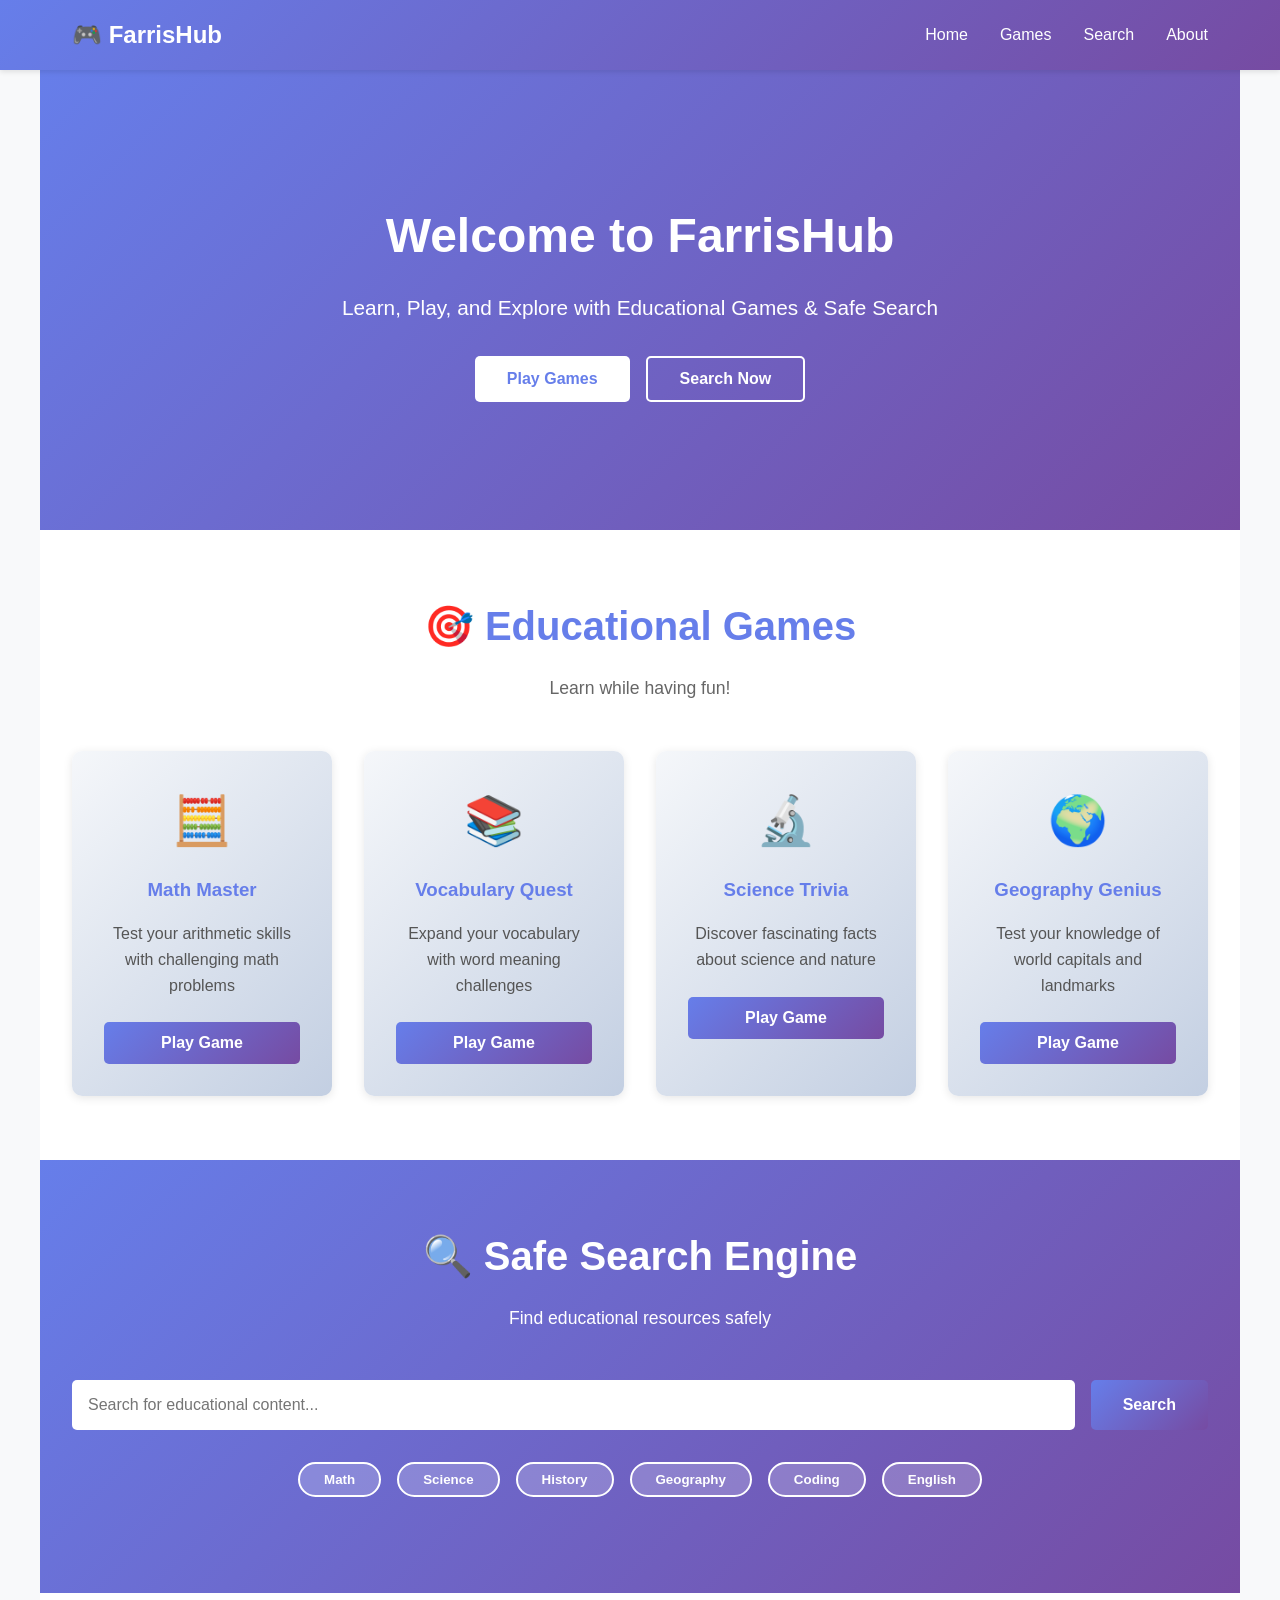
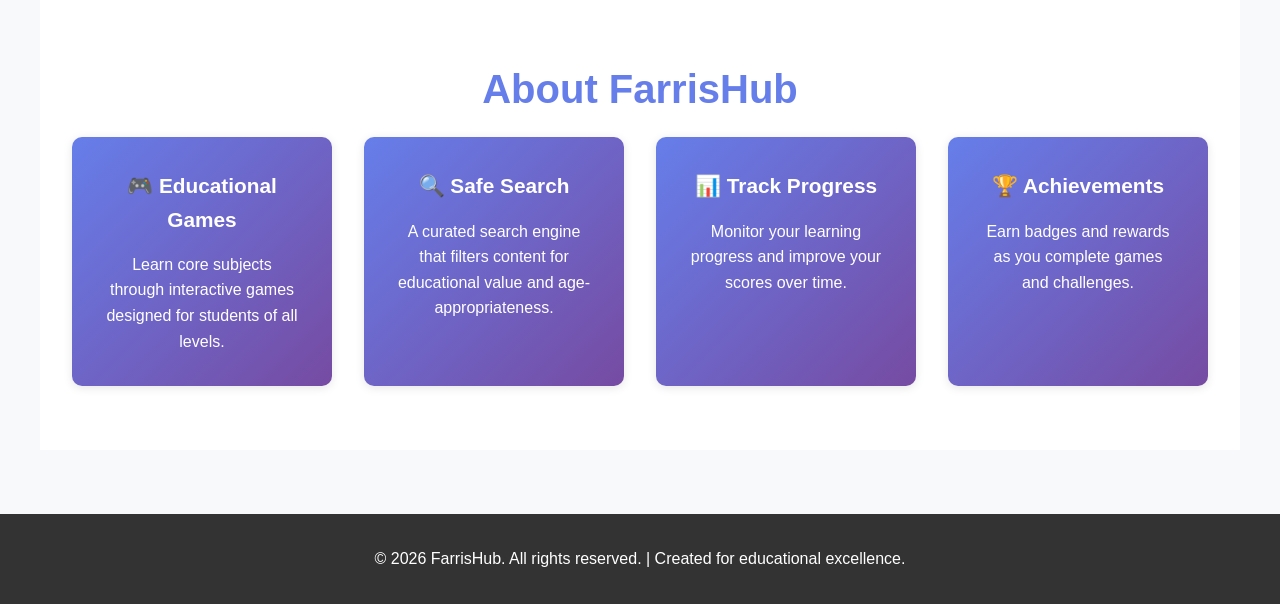
==== index.html @ 7f61fcb2 "Initial commit: FarrisHub educational games website with proxy search engine" ====
<!DOCTYPE html>
<html lang="en">
<head>
    <meta charset="UTF-8">
    <meta name="viewport" content="width=device-width, initial-scale=1.0">
    <title>FarrisHub - Educational Games & Search</title>
    <link rel="stylesheet" href="styles.css">
</head>
<body>
    <!-- Navigation -->
    <nav class="navbar">
        <div class="nav-container">
            <div class="logo">🎮 FarrisHub</div>
            <ul class="nav-menu">
                <li><a href="#home" class="nav-link">Home</a></li>
                <li><a href="#games" class="nav-link">Games</a></li>
                <li><a href="#search" class="nav-link">Search</a></li>
                <li><a href="#about" class="nav-link">About</a></li>
            </ul>
        </div>
    </nav>

    <!-- Hero Section -->
    <section id="home" class="hero">
        <div class="hero-content">
            <h1>Welcome to FarrisHub</h1>
            <p>Learn, Play, and Explore with Educational Games & Safe Search</p>
            <div class="hero-buttons">
                <button class="btn btn-primary" onclick="scrollToSection('games')">Play Games</button>
                <button class="btn btn-secondary" onclick="scrollToSection('search')">Search Now</button>
            </div>
        </div>
    </section>

    <!-- Games Section -->
    <section id="games" class="games-section">
        <h2>🎯 Educational Games</h2>
        <p class="section-subtitle">Learn while having fun!</p>
        
        <div class="games-container">
            <!-- Math Master -->
            <div class="game-card">
                <div class="game-icon">🧮</div>
                <h3>Math Master</h3>
                <p>Test your arithmetic skills with challenging math problems</p>
                <button class="btn btn-play" onclick="startGame('math')">Play Game</button>
            </div>

            <!-- Vocabulary Quest -->
            <div class="game-card">
                <div class="game-icon">📚</div>
                <h3>Vocabulary Quest</h3>
                <p>Expand your vocabulary with word meaning challenges</p>
                <button class="btn btn-play" onclick="startGame('vocabulary')">Play Game</button>
            </div>

            <!-- Science Trivia -->
            <div class="game-card">
                <div class="game-icon">🔬</div>
                <h3>Science Trivia</h3>
                <p>Discover fascinating facts about science and nature</p>
                <button class="btn btn-play" onclick="startGame('science')">Play Game</button>
            </div>

            <!-- Geography Genius -->
            <div class="game-card">
                <div class="game-icon">🌍</div>
                <h3>Geography Genius</h3>
                <p>Test your knowledge of world capitals and landmarks</p>
                <button class="btn btn-play" onclick="startGame('geography')">Play Game</button>
            </div>
        </div>
    </section>

    <!-- Game Modal -->
    <div id="gameModal" class="modal">
        <div class="modal-content">
            <span class="close" onclick="closeGame()">&times;</span>
            <div id="gameContent"></div>
        </div>
    </div>

    <!-- Search Section -->
    <section id="search" class="search-section">
        <h2>🔍 Safe Search Engine</h2>
        <p class="section-subtitle">Find educational resources safely</p>
        
        <div class="search-container">
            <input 
                type="text" 
                id="searchInput" 
                class="search-input" 
                placeholder="Search for educational content..."
                onkeypress="if(event.key==='Enter') performSearch()"
            >
            <button class="btn btn-search" onclick="performSearch()">Search</button>
        </div>

        <div class="search-categories">
            <button class="category-btn" onclick="searchByCategory('math')">Math</button>
            <button class="category-btn" onclick="searchByCategory('science')">Science</button>
            <button class="category-btn" onclick="searchByCategory('history')">History</button>
            <button class="category-btn" onclick="searchByCategory('geography')">Geography</button>
            <button class="category-btn" onclick="searchByCategory('coding')">Coding</button>
            <button class="category-btn" onclick="searchByCategory('english')">English</button>
        </div>

        <div id="searchResults" class="search-results"></div>
    </section>

    <!-- About Section -->
    <section id="about" class="about-section">
        <h2>About FarrisHub</h2>
        <div class="about-content">
            <div class="about-card">
                <h3>🎮 Educational Games</h3>
                <p>Learn core subjects through interactive games designed for students of all levels.</p>
            </div>
            <div class="about-card">
                <h3>🔍 Safe Search</h3>
                <p>A curated search engine that filters content for educational value and age-appropriateness.</p>
            </div>
            <div class="about-card">
                <h3>📊 Track Progress</h3>
                <p>Monitor your learning progress and improve your scores over time.</p>
            </div>
            <div class="about-card">
                <h3>🏆 Achievements</h3>
                <p>Earn badges and rewards as you complete games and challenges.</p>
            </div>
        </div>
    </section>

    <!-- Footer -->
    <footer class="footer">
        <p>&copy; 2026 FarrisHub. All rights reserved. | Created for educational excellence.</p>
    </footer>

    <script src="app.js"></script>
    <script src="games.js"></script>
    <script src="search.js"></script>
</body>
</html>
---- styles.css ----
* {
    margin: 0;
    padding: 0;
    box-sizing: border-box;
}

body {
    font-family: 'Segoe UI', Tahoma, Geneva, Verdana, sans-serif;
    line-height: 1.6;
    color: #333;
    background-color: #f8f9fa;
}

/* Navigation */
.navbar {
    background: linear-gradient(135deg, #667eea 0%, #764ba2 100%);
    color: white;
    padding: 1rem 0;
    position: sticky;
    top: 0;
    z-index: 1000;
    box-shadow: 0 2px 5px rgba(0,0,0,0.1);
}

.nav-container {
    max-width: 1200px;
    margin: 0 auto;
    display: flex;
    justify-content: space-between;
    align-items: center;
    padding: 0 2rem;
}

.logo {
    font-size: 1.5rem;
    font-weight: bold;
}

.nav-menu {
    display: flex;
    list-style: none;
    gap: 2rem;
}

.nav-link {
    color: white;
    text-decoration: none;
    transition: opacity 0.3s;
}

.nav-link:hover {
    opacity: 0.8;
}

/* Hero Section */
.hero {
    background: linear-gradient(135deg, #667eea 0%, #764ba2 100%);
    color: white;
    text-align: center;
    padding: 8rem 2rem;
}

.hero-content h1 {
    font-size: 3rem;
    margin-bottom: 1rem;
    animation: slideDown 0.6s ease-out;
}

.hero-content p {
    font-size: 1.3rem;
    margin-bottom: 2rem;
    animation: slideUp 0.6s ease-out;
}

.hero-buttons {
    display: flex;
    gap: 1rem;
    justify-content: center;
    flex-wrap: wrap;
}

/* Buttons */
.btn {
    padding: 0.75rem 2rem;
    border: none;
    border-radius: 5px;
    cursor: pointer;
    font-size: 1rem;
    transition: all 0.3s ease;
    font-weight: 600;
}

.btn-primary {
    background-color: #fff;
    color: #667eea;
}

.btn-primary:hover {
    transform: translateY(-2px);
    box-shadow: 0 5px 15px rgba(0,0,0,0.2);
}

.btn-secondary {
    background-color: transparent;
    color: white;
    border: 2px solid white;
}

.btn-secondary:hover {
    background-color: white;
    color: #667eea;
}

.btn-play {
    background: linear-gradient(135deg, #667eea 0%, #764ba2 100%);
    color: white;
    width: 100%;
}

.btn-play:hover {
    transform: scale(1.05);
}

.btn-search {
    background: linear-gradient(135deg, #667eea 0%, #764ba2 100%);
    color: white;
}

.btn-search:hover {
    transform: translateY(-2px);
}

/* Sections */
section {
    max-width: 1200px;
    margin: 0 auto;
    padding: 4rem 2rem;
}

section h2 {
    font-size: 2.5rem;
    margin-bottom: 1rem;
    text-align: center;
    color: #667eea;
}

.section-subtitle {
    text-align: center;
    color: #666;
    font-size: 1.1rem;
    margin-bottom: 3rem;
}

/* Games Section */
.games-section {
    background-color: #fff;
}

.games-container {
    display: grid;
    grid-template-columns: repeat(auto-fit, minmax(250px, 1fr));
    gap: 2rem;
}

.game-card {
    background: linear-gradient(135deg, #f5f7fa 0%, #c3cfe2 100%);
    padding: 2rem;
    border-radius: 10px;
    text-align: center;
    transition: all 0.3s ease;
    box-shadow: 0 2px 10px rgba(0,0,0,0.1);
}

.game-card:hover {
    transform: translateY(-10px);
    box-shadow: 0 10px 25px rgba(0,0,0,0.15);
}

.game-icon {
    font-size: 3rem;
    margin-bottom: 1rem;
}

.game-card h3 {
    color: #667eea;
    margin-bottom: 1rem;
}

.game-card p {
    color: #555;
    margin-bottom: 1.5rem;
}

/* Search Section */
.search-section {
    background: linear-gradient(135deg, #667eea 0%, #764ba2 100%);
    color: white;
}

.search-section h2,
.search-section .section-subtitle {
    color: white;
}

.search-container {
    display: flex;
    gap: 1rem;
    margin-bottom: 2rem;
    flex-wrap: wrap;
}

.search-input {
    flex: 1;
    padding: 1rem;
    border: none;
    border-radius: 5px;
    font-size: 1rem;
    min-width: 200px;
}

.search-categories {
    display: flex;
    gap: 1rem;
    margin-bottom: 2rem;
    flex-wrap: wrap;
    justify-content: center;
}

.category-btn {
    background-color: rgba(255,255,255,0.2);
    color: white;
    border: 2px solid white;
    padding: 0.5rem 1.5rem;
    border-radius: 20px;
    cursor: pointer;
    transition: all 0.3s;
    font-weight: 600;
}

.category-btn:hover {
    background-color: white;
    color: #667eea;
}

.search-results {
    margin-top: 2rem;
}

.search-result-item {
    background-color: rgba(255,255,255,0.95);
    padding: 1.5rem;
    margin-bottom: 1rem;
    border-radius: 5px;
    color: #333;
    transition: all 0.3s;
}

.search-result-item:hover {
    transform: translateX(5px);
    box-shadow: 0 5px 15px rgba(0,0,0,0.2);
}

.search-result-item h4 {
    color: #667eea;
    margin-bottom: 0.5rem;
}

.search-result-item p {
    font-size: 0.95rem;
    color: #666;
}

/* About Section */
.about-section {
    background-color: #fff;
}

.about-content {
    display: grid;
    grid-template-columns: repeat(auto-fit, minmax(250px, 1fr));
    gap: 2rem;
}

.about-card {
    background: linear-gradient(135deg, #667eea 0%, #764ba2 100%);
    color: white;
    padding: 2rem;
    border-radius: 10px;
    text-align: center;
    box-shadow: 0 2px 10px rgba(0,0,0,0.1);
}

.about-card h3 {
    margin-bottom: 1rem;
    font-size: 1.3rem;
}

/* Modal */
.modal {
    display: none;
    position: fixed;
    z-index: 2000;
    left: 0;
    top: 0;
    width: 100%;
    height: 100%;
    background-color: rgba(0,0,0,0.5);
    animation: fadeIn 0.3s;
}

.modal-content {
    background-color: white;
    margin: 5% auto;
    padding: 2rem;
    border-radius: 10px;
    max-width: 600px;
    box-shadow: 0 5px 20px rgba(0,0,0,0.3);
    animation: slideDown 0.3s;
}

.close {
    color: #aaa;
    float: right;
    font-size: 2rem;
    font-weight: bold;
    cursor: pointer;
    transition: color 0.3s;
}

.close:hover {
    color: #667eea;
}

/* Game Content */
.game-question {
    margin: 2rem 0;
}

.game-question h3 {
    color: #667eea;
    margin-bottom: 1rem;
    font-size: 1.3rem;
}

.question-counter {
    color: #999;
    font-size: 0.9rem;
    margin-bottom: 1rem;
}

.options {
    display: flex;
    flex-direction: column;
    gap: 0.5rem;
}

.option-btn {
    padding: 1rem;
    border: 2px solid #ddd;
    border-radius: 5px;
    background-color: #f9f9f9;
    cursor: pointer;
    text-align: left;
    transition: all 0.3s;
    font-size: 1rem;
}

.option-btn:hover {
    border-color: #667eea;
    background-color: #f0f0ff;
}

.option-btn.correct {
    background-color: #d4edda;
    border-color: #28a745;
    color: #155724;
}

.option-btn.incorrect {
    background-color: #f8d7da;
    border-color: #dc3545;
    color: #721c24;
}

.game-score {
    text-align: center;
    margin: 2rem 0;
}

.game-score h2 {
    color: #667eea;
    margin-bottom: 1rem;
}

.score-display {
    font-size: 3rem;
    color: #28a745;
    font-weight: bold;
    margin-bottom: 1rem;
}

/* Footer */
.footer {
    background-color: #333;
    color: white;
    text-align: center;
    padding: 2rem;
    margin-top: 4rem;
}

/* Animations */
@keyframes slideDown {
    from {
        opacity: 0;
        transform: translateY(-30px);
    }
    to {
        opacity: 1;
        transform: translateY(0);
    }
}

@keyframes slideUp {
    from {
        opacity: 0;
        transform: translateY(30px);
    }
    to {
        opacity: 1;
        transform: translateY(0);
    }
}

@keyframes fadeIn {
    from {
        opacity: 0;
    }
    to {
        opacity: 1;
    }
}

/* Responsive */
@media (max-width: 768px) {
    .nav-menu {
        gap: 1rem;
        font-size: 0.9rem;
    }

    .hero-content h1 {
        font-size: 2rem;
    }

    .hero-content p {
        font-size: 1rem;
    }

    section h2 {
        font-size: 2rem;
    }

    .search-container {
        flex-direction: column;
    }

    .search-input {
        min-width: 100%;
    }

    .modal-content {
        margin: 20% auto;
        width: 90%;
    }
}

@media (max-width: 480px) {
    .nav-container {
        padding: 0 1rem;
    }

    .logo {
        font-size: 1.2rem;
    }

    .nav-menu {
        gap: 0.5rem;
        font-size: 0.8rem;
    }

    .hero {
        padding: 4rem 1rem;
    }

    .hero-content h1 {
        font-size: 1.5rem;
    }

    section {
        padding: 2rem 1rem;
    }

    .games-container,
    .about-content {
        grid-template-columns: 1fr;
    }
}
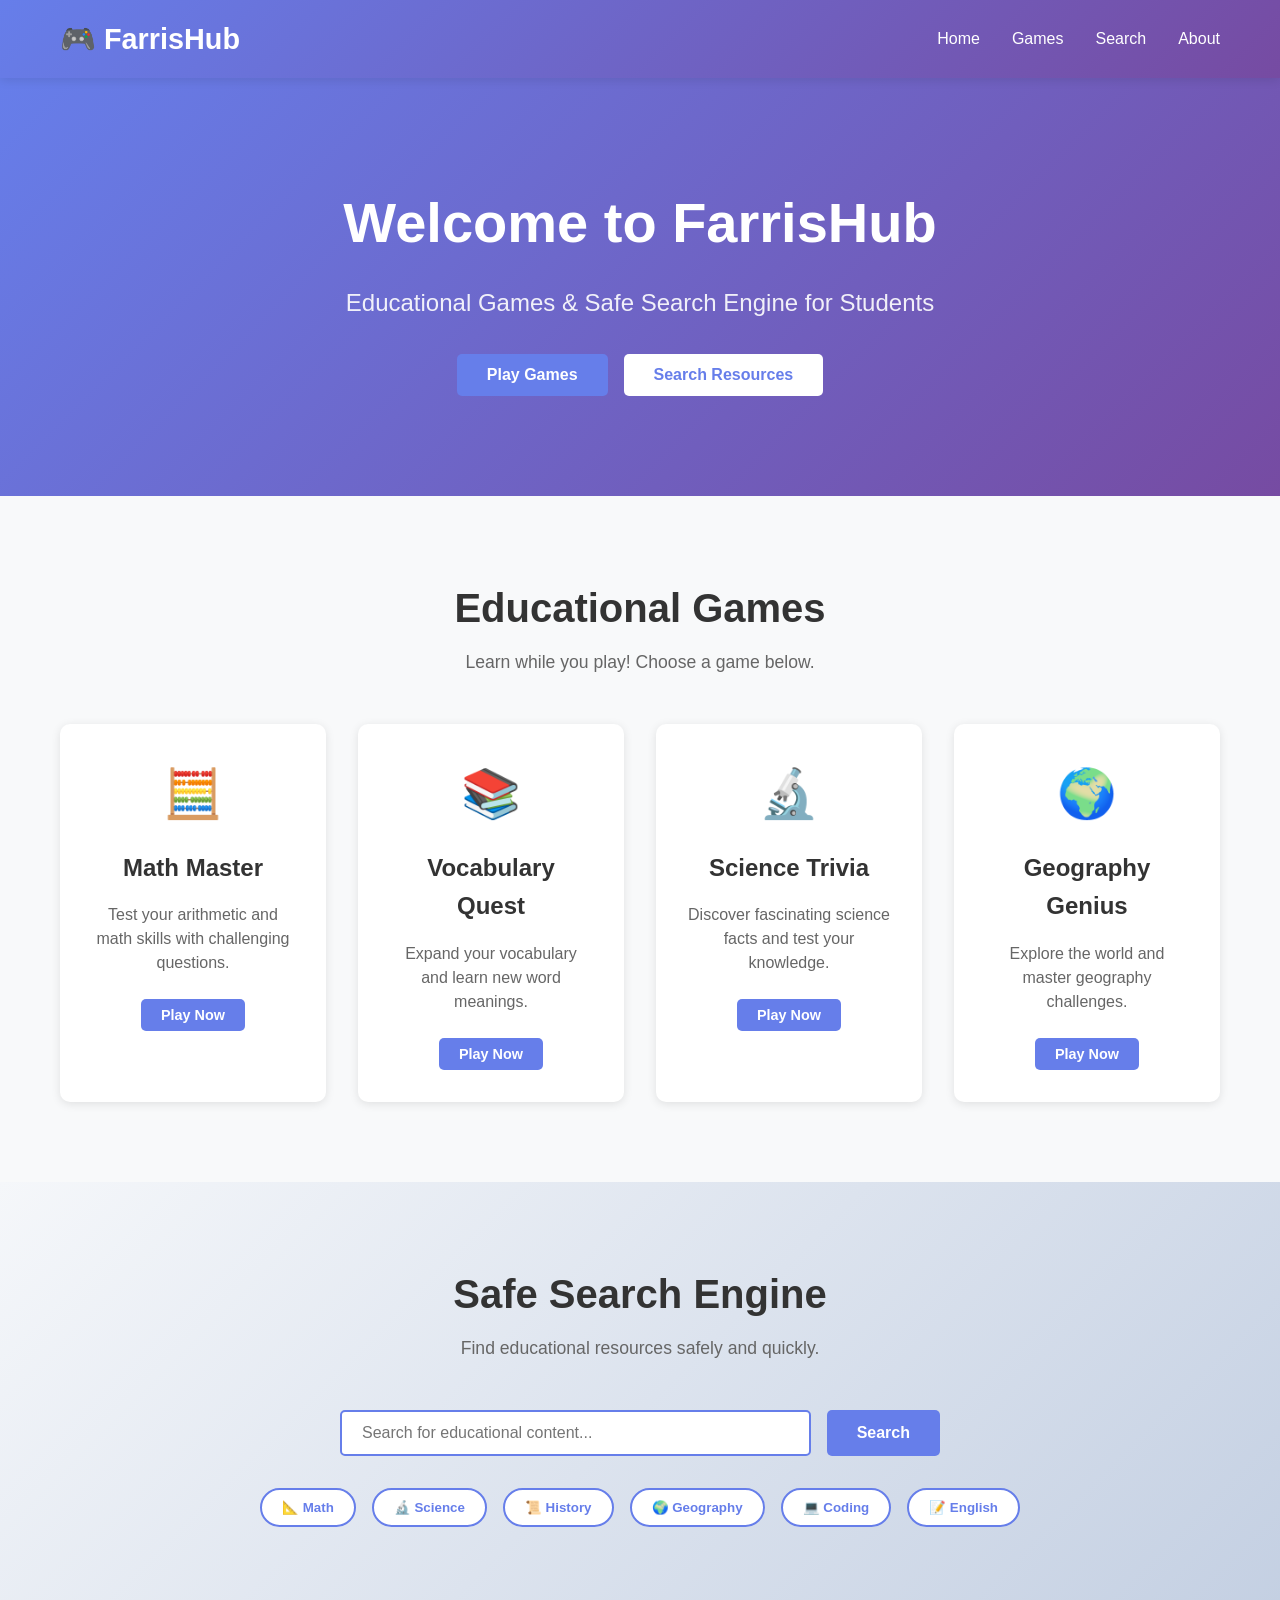
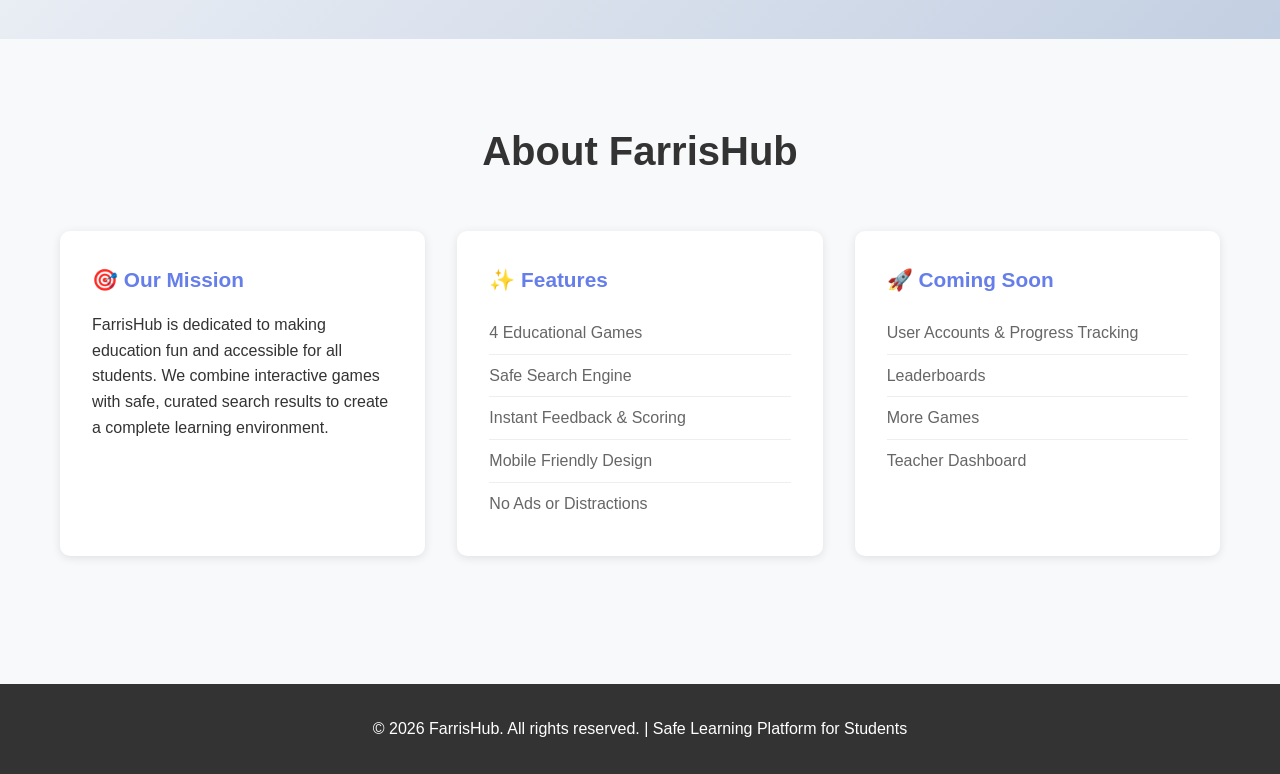
==== commit 7d98d649: "Initial commit: FarrisHub - Educational games website with proxy search engine" ====
--- a/index.html
+++ b/index.html
@@ -3,7 +3,7 @@
 <head>
     <meta charset="UTF-8">
     <meta name="viewport" content="width=device-width, initial-scale=1.0">
-    <title>FarrisHub - Educational Games & Search</title>
+    <title>FarrisHub - Educational Games & Safe Search</title>
     <link rel="stylesheet" href="styles.css">
 </head>
 <body>
@@ -24,50 +24,52 @@
     <section id="home" class="hero">
         <div class="hero-content">
             <h1>Welcome to FarrisHub</h1>
-            <p>Learn, Play, and Explore with Educational Games & Safe Search</p>
+            <p>Educational Games & Safe Search Engine for Students</p>
             <div class="hero-buttons">
-                <button class="btn btn-primary" onclick="scrollToSection('games')">Play Games</button>
-                <button class="btn btn-secondary" onclick="scrollToSection('search')">Search Now</button>
+                <button class="btn btn-primary" onclick="scrollToGames()">Play Games</button>
+                <button class="btn btn-secondary" onclick="scrollToSearch()">Search Resources</button>
             </div>
         </div>
     </section>
 
     <!-- Games Section -->
     <section id="games" class="games-section">
-        <h2>🎯 Educational Games</h2>
-        <p class="section-subtitle">Learn while having fun!</p>
-        
-        <div class="games-container">
-            <!-- Math Master -->
-            <div class="game-card">
-                <div class="game-icon">🧮</div>
-                <h3>Math Master</h3>
-                <p>Test your arithmetic skills with challenging math problems</p>
-                <button class="btn btn-play" onclick="startGame('math')">Play Game</button>
-            </div>
+        <div class="container">
+            <h2>Educational Games</h2>
+            <p class="section-subtitle">Learn while you play! Choose a game below.</p>
+            
+            <div class="games-grid">
+                <!-- Math Master -->
+                <div class="game-card">
+                    <div class="game-icon">🧮</div>
+                    <h3>Math Master</h3>
+                    <p>Test your arithmetic and math skills with challenging questions.</p>
+                    <button class="btn btn-small" onclick="startGame('math')">Play Now</button>
+                </div>
 
-            <!-- Vocabulary Quest -->
-            <div class="game-card">
-                <div class="game-icon">📚</div>
-                <h3>Vocabulary Quest</h3>
-                <p>Expand your vocabulary with word meaning challenges</p>
-                <button class="btn btn-play" onclick="startGame('vocabulary')">Play Game</button>
-            </div>
+                <!-- Vocabulary Quest -->
+                <div class="game-card">
+                    <div class="game-icon">📚</div>
+                    <h3>Vocabulary Quest</h3>
+                    <p>Expand your vocabulary and learn new word meanings.</p>
+                    <button class="btn btn-small" onclick="startGame('vocabulary')">Play Now</button>
+                </div>
 
-            <!-- Science Trivia -->
-            <div class="game-card">
-                <div class="game-icon">🔬</div>
-                <h3>Science Trivia</h3>
-                <p>Discover fascinating facts about science and nature</p>
-                <button class="btn btn-play" onclick="startGame('science')">Play Game</button>
-            </div>
+                <!-- Science Trivia -->
+                <div class="game-card">
+                    <div class="game-icon">🔬</div>
+                    <h3>Science Trivia</h3>
+                    <p>Discover fascinating science facts and test your knowledge.</p>
+                    <button class="btn btn-small" onclick="startGame('science')">Play Now</button>
+                </div>
 
-            <!-- Geography Genius -->
-            <div class="game-card">
-                <div class="game-icon">🌍</div>
-                <h3>Geography Genius</h3>
-                <p>Test your knowledge of world capitals and landmarks</p>
-                <button class="btn btn-play" onclick="startGame('geography')">Play Game</button>
+                <!-- Geography Genius -->
+                <div class="game-card">
+                    <div class="game-icon">🌍</div>
+                    <h3>Geography Genius</h3>
+                    <p>Explore the world and master geography challenges.</p>
+                    <button class="btn btn-small" onclick="startGame('geography')">Play Now</button>
+                </div>
             </div>
         </div>
     </section>
@@ -76,64 +78,69 @@
     <div id="gameModal" class="modal">
         <div class="modal-content">
             <span class="close" onclick="closeGame()">&times;</span>
-            <div id="gameContent"></div>
+            <div id="gameContainer"></div>
         </div>
     </div>
 
     <!-- Search Section -->
     <section id="search" class="search-section">
-        <h2>🔍 Safe Search Engine</h2>
-        <p class="section-subtitle">Find educational resources safely</p>
-        
-        <div class="search-container">
-            <input 
-                type="text" 
-                id="searchInput" 
-                class="search-input" 
-                placeholder="Search for educational content..."
-                onkeypress="if(event.key==='Enter') performSearch()"
-            >
-            <button class="btn btn-search" onclick="performSearch()">Search</button>
+        <div class="container">
+            <h2>Safe Search Engine</h2>
+            <p class="section-subtitle">Find educational resources safely and quickly.</p>
+            
+            <div class="search-box">
+                <input type="text" id="searchInput" placeholder="Search for educational content..." onkeypress="handleSearchKey(event)">
+                <button class="btn btn-primary" onclick="performSearch()">Search</button>
+            </div>
+
+            <div class="search-categories">
+                <button class="category-btn" onclick="searchByCategory('math')">📐 Math</button>
+                <button class="category-btn" onclick="searchByCategory('science')">🔬 Science</button>
+                <button class="category-btn" onclick="searchByCategory('history')">📜 History</button>
+                <button class="category-btn" onclick="searchByCategory('geography')">🌍 Geography</button>
+                <button class="category-btn" onclick="searchByCategory('coding')">💻 Coding</button>
+                <button class="category-btn" onclick="searchByCategory('english')">📝 English</button>
+            </div>
+
+            <div id="searchResults" class="search-results"></div>
         </div>
-
-        <div class="search-categories">
-            <button class="category-btn" onclick="searchByCategory('math')">Math</button>
-            <button class="category-btn" onclick="searchByCategory('science')">Science</button>
-            <button class="category-btn" onclick="searchByCategory('history')">History</button>
-            <button class="category-btn" onclick="searchByCategory('geography')">Geography</button>
-            <button class="category-btn" onclick="searchByCategory('coding')">Coding</button>
-            <button class="category-btn" onclick="searchByCategory('english')">English</button>
-        </div>
-
-        <div id="searchResults" class="search-results"></div>
     </section>
 
     <!-- About Section -->
     <section id="about" class="about-section">
-        <h2>About FarrisHub</h2>
-        <div class="about-content">
-            <div class="about-card">
-                <h3>🎮 Educational Games</h3>
-                <p>Learn core subjects through interactive games designed for students of all levels.</p>
-            </div>
-            <div class="about-card">
-                <h3>🔍 Safe Search</h3>
-                <p>A curated search engine that filters content for educational value and age-appropriateness.</p>
-            </div>
-            <div class="about-card">
-                <h3>📊 Track Progress</h3>
-                <p>Monitor your learning progress and improve your scores over time.</p>
-            </div>
-            <div class="about-card">
-                <h3>🏆 Achievements</h3>
-                <p>Earn badges and rewards as you complete games and challenges.</p>
+        <div class="container">
+            <h2>About FarrisHub</h2>
+            <div class="about-content">
+                <div class="about-box">
+                    <h3>🎯 Our Mission</h3>
+                    <p>FarrisHub is dedicated to making education fun and accessible for all students. We combine interactive games with safe, curated search results to create a complete learning environment.</p>
+                </div>
+                <div class="about-box">
+                    <h3>✨ Features</h3>
+                    <ul>
+                        <li>4 Educational Games</li>
+                        <li>Safe Search Engine</li>
+                        <li>Instant Feedback & Scoring</li>
+                        <li>Mobile Friendly Design</li>
+                        <li>No Ads or Distractions</li>
+                    </ul>
+                </div>
+                <div class="about-box">
+                    <h3>🚀 Coming Soon</h3>
+                    <ul>
+                        <li>User Accounts & Progress Tracking</li>
+                        <li>Leaderboards</li>
+                        <li>More Games</li>
+                        <li>Teacher Dashboard</li>
+                    </ul>
+                </div>
             </div>
         </div>
     </section>
 
     <!-- Footer -->
     <footer class="footer">
-        <p>&copy; 2026 FarrisHub. All rights reserved. | Created for educational excellence.</p>
+        <p>&copy; 2026 FarrisHub. All rights reserved. | Safe Learning Platform for Students</p>
     </footer>
 
     <script src="app.js"></script>
--- a/styles.css
+++ b/styles.css
@@ -11,29 +11,35 @@
     background-color: #f8f9fa;
 }
 
+.container {
+    max-width: 1200px;
+    margin: 0 auto;
+    padding: 0 20px;
+}
+
 /* Navigation */
 .navbar {
     background: linear-gradient(135deg, #667eea 0%, #764ba2 100%);
-    color: white;
     padding: 1rem 0;
     position: sticky;
     top: 0;
     z-index: 1000;
-    box-shadow: 0 2px 5px rgba(0,0,0,0.1);
+    box-shadow: 0 2px 10px rgba(0,0,0,0.1);
 }
 
 .nav-container {
     max-width: 1200px;
     margin: 0 auto;
+    padding: 0 20px;
     display: flex;
     justify-content: space-between;
     align-items: center;
-    padding: 0 2rem;
 }
 
 .logo {
-    font-size: 1.5rem;
+    font-size: 1.8rem;
     font-weight: bold;
+    color: white;
 }
 
 .nav-menu {
@@ -45,7 +51,8 @@
 .nav-link {
     color: white;
     text-decoration: none;
-    transition: opacity 0.3s;
+    transition: opacity 0.3s ease;
+    cursor: pointer;
 }
 
 .nav-link:hover {
@@ -56,20 +63,21 @@
 .hero {
     background: linear-gradient(135deg, #667eea 0%, #764ba2 100%);
     color: white;
-    text-align: center;
-    padding: 8rem 2rem;
+    padding: 100px 20px;
+    text-align: center;
+    animation: fadeIn 0.8s ease;
 }
 
 .hero-content h1 {
-    font-size: 3rem;
-    margin-bottom: 1rem;
-    animation: slideDown 0.6s ease-out;
+    font-size: 3.5rem;
+    margin-bottom: 1rem;
+    animation: slideDown 0.8s ease;
 }
 
 .hero-content p {
-    font-size: 1.3rem;
+    font-size: 1.5rem;
     margin-bottom: 2rem;
-    animation: slideUp 0.6s ease-out;
+    opacity: 0.9;
 }
 
 .hero-buttons {
@@ -81,99 +89,87 @@
 
 /* Buttons */
 .btn {
-    padding: 0.75rem 2rem;
+    padding: 12px 30px;
     border: none;
     border-radius: 5px;
+    font-size: 1rem;
     cursor: pointer;
-    font-size: 1rem;
     transition: all 0.3s ease;
     font-weight: 600;
 }
 
 .btn-primary {
-    background-color: #fff;
-    color: #667eea;
+    background-color: #667eea;
+    color: white;
 }
 
 .btn-primary:hover {
+    background-color: #5568d3;
     transform: translateY(-2px);
-    box-shadow: 0 5px 15px rgba(0,0,0,0.2);
+    box-shadow: 0 5px 15px rgba(102, 126, 234, 0.4);
 }
 
 .btn-secondary {
-    background-color: transparent;
-    color: white;
-    border: 2px solid white;
-}
-
-.btn-secondary:hover {
     background-color: white;
     color: #667eea;
 }
 
-.btn-play {
-    background: linear-gradient(135deg, #667eea 0%, #764ba2 100%);
-    color: white;
-    width: 100%;
-}
-
-.btn-play:hover {
-    transform: scale(1.05);
-}
-
-.btn-search {
-    background: linear-gradient(135deg, #667eea 0%, #764ba2 100%);
-    color: white;
-}
-
-.btn-search:hover {
+.btn-secondary:hover {
+    background-color: #f0f0f0;
     transform: translateY(-2px);
 }
 
-/* Sections */
-section {
-    max-width: 1200px;
-    margin: 0 auto;
-    padding: 4rem 2rem;
-}
-
-section h2 {
-    font-size: 2.5rem;
-    margin-bottom: 1rem;
-    text-align: center;
-    color: #667eea;
-}
-
-.section-subtitle {
-    text-align: center;
-    color: #666;
-    font-size: 1.1rem;
-    margin-bottom: 3rem;
+.btn-small {
+    padding: 8px 20px;
+    font-size: 0.9rem;
+    background-color: #667eea;
+    color: white;
+}
+
+.btn-small:hover {
+    background-color: #5568d3;
 }
 
 /* Games Section */
 .games-section {
-    background-color: #fff;
-}
-
-.games-container {
+    padding: 80px 20px;
+    background-color: #f8f9fa;
+}
+
+.games-section h2 {
+    text-align: center;
+    font-size: 2.5rem;
+    margin-bottom: 0.5rem;
+    color: #333;
+}
+
+.section-subtitle {
+    text-align: center;
+    color: #666;
+    margin-bottom: 3rem;
+    font-size: 1.1rem;
+}
+
+.games-grid {
     display: grid;
     grid-template-columns: repeat(auto-fit, minmax(250px, 1fr));
     gap: 2rem;
+    margin-top: 3rem;
 }
 
 .game-card {
-    background: linear-gradient(135deg, #f5f7fa 0%, #c3cfe2 100%);
+    background: white;
+    border-radius: 10px;
     padding: 2rem;
-    border-radius: 10px;
-    text-align: center;
+    text-align: center;
+    box-shadow: 0 2px 10px rgba(0,0,0,0.1);
     transition: all 0.3s ease;
-    box-shadow: 0 2px 10px rgba(0,0,0,0.1);
+    cursor: pointer;
 }
 
 .game-card:hover {
     transform: translateY(-10px);
-    box-shadow: 0 10px 25px rgba(0,0,0,0.15);
+    box-shadow: 0 10px 30px rgba(102, 126, 234, 0.2);
 }
 
 .game-icon {
@@ -182,82 +178,97 @@
 }
 
 .game-card h3 {
-    color: #667eea;
-    margin-bottom: 1rem;
+    font-size: 1.5rem;
+    margin-bottom: 1rem;
+    color: #333;
 }
 
 .game-card p {
-    color: #555;
+    color: #666;
     margin-bottom: 1.5rem;
+    line-height: 1.5;
 }
 
 /* Search Section */
 .search-section {
-    background: linear-gradient(135deg, #667eea 0%, #764ba2 100%);
-    color: white;
-}
-
-.search-section h2,
-.search-section .section-subtitle {
-    color: white;
-}
-
-.search-container {
+    padding: 80px 20px;
+    background: linear-gradient(135deg, #f5f7fa 0%, #c3cfe2 100%);
+}
+
+.search-section h2 {
+    text-align: center;
+    font-size: 2.5rem;
+    margin-bottom: 0.5rem;
+    color: #333;
+}
+
+.search-box {
     display: flex;
     gap: 1rem;
-    margin-bottom: 2rem;
+    margin: 2rem 0;
+    max-width: 600px;
+    margin-left: auto;
+    margin-right: auto;
     flex-wrap: wrap;
 }
 
-.search-input {
+.search-box input {
     flex: 1;
-    padding: 1rem;
-    border: none;
+    padding: 12px 20px;
+    border: 2px solid #667eea;
     border-radius: 5px;
     font-size: 1rem;
     min-width: 200px;
 }
 
+.search-box input:focus {
+    outline: none;
+    box-shadow: 0 0 10px rgba(102, 126, 234, 0.3);
+}
+
 .search-categories {
     display: flex;
+    justify-content: center;
     gap: 1rem;
-    margin-bottom: 2rem;
     flex-wrap: wrap;
-    justify-content: center;
+    margin: 2rem 0;
 }
 
 .category-btn {
-    background-color: rgba(255,255,255,0.2);
-    color: white;
-    border: 2px solid white;
-    padding: 0.5rem 1.5rem;
-    border-radius: 20px;
-    cursor: pointer;
-    transition: all 0.3s;
-    font-weight: 600;
-}
-
-.category-btn:hover {
+    padding: 10px 20px;
+    border: 2px solid #667eea;
     background-color: white;
     color: #667eea;
+    border-radius: 25px;
+    cursor: pointer;
+    transition: all 0.3s ease;
+    font-weight: 600;
+}
+
+.category-btn:hover {
+    background-color: #667eea;
+    color: white;
+    transform: scale(1.05);
 }
 
 .search-results {
     margin-top: 2rem;
+    max-width: 800px;
+    margin-left: auto;
+    margin-right: auto;
 }
 
 .search-result-item {
-    background-color: rgba(255,255,255,0.95);
+    background: white;
     padding: 1.5rem;
     margin-bottom: 1rem;
     border-radius: 5px;
-    color: #333;
-    transition: all 0.3s;
+    box-shadow: 0 2px 5px rgba(0,0,0,0.1);
+    transition: all 0.3s ease;
 }
 
 .search-result-item:hover {
-    transform: translateX(5px);
-    box-shadow: 0 5px 15px rgba(0,0,0,0.2);
+    box-shadow: 0 5px 15px rgba(0,0,0,0.15);
 }
 
 .search-result-item h4 {
@@ -266,33 +277,66 @@
 }
 
 .search-result-item p {
-    font-size: 0.95rem;
     color: #666;
+    line-height: 1.5;
+}
+
+.search-result-item a {
+    color: #667eea;
+    text-decoration: none;
+    font-weight: 600;
+    margin-top: 1rem;
+    display: inline-block;
+}
+
+.search-result-item a:hover {
+    text-decoration: underline;
 }
 
 /* About Section */
 .about-section {
-    background-color: #fff;
+    padding: 80px 20px;
+    background-color: #f8f9fa;
+}
+
+.about-section h2 {
+    text-align: center;
+    font-size: 2.5rem;
+    margin-bottom: 3rem;
+    color: #333;
 }
 
 .about-content {
     display: grid;
-    grid-template-columns: repeat(auto-fit, minmax(250px, 1fr));
+    grid-template-columns: repeat(auto-fit, minmax(300px, 1fr));
     gap: 2rem;
 }
 
-.about-card {
-    background: linear-gradient(135deg, #667eea 0%, #764ba2 100%);
-    color: white;
+.about-box {
+    background: white;
     padding: 2rem;
     border-radius: 10px;
-    text-align: center;
     box-shadow: 0 2px 10px rgba(0,0,0,0.1);
 }
 
-.about-card h3 {
+.about-box h3 {
+    color: #667eea;
     margin-bottom: 1rem;
     font-size: 1.3rem;
+}
+
+.about-box ul {
+    list-style: none;
+    color: #666;
+}
+
+.about-box li {
+    padding: 0.5rem 0;
+    border-bottom: 1px solid #eee;
+}
+
+.about-box li:last-child {
+    border-bottom: none;
 }
 
 /* Modal */
@@ -305,17 +349,19 @@
     width: 100%;
     height: 100%;
     background-color: rgba(0,0,0,0.5);
-    animation: fadeIn 0.3s;
+    animation: fadeIn 0.3s ease;
 }
 
 .modal-content {
     background-color: white;
-    margin: 5% auto;
+    margin: 50px auto;
     padding: 2rem;
     border-radius: 10px;
+    width: 90%;
     max-width: 600px;
-    box-shadow: 0 5px 20px rgba(0,0,0,0.3);
-    animation: slideDown 0.3s;
+    max-height: 80vh;
+    overflow-y: auto;
+    box-shadow: 0 5px 30px rgba(0,0,0,0.3);
 }
 
 .close {
@@ -324,79 +370,136 @@
     font-size: 2rem;
     font-weight: bold;
     cursor: pointer;
-    transition: color 0.3s;
+    transition: color 0.3s ease;
 }
 
 .close:hover {
-    color: #667eea;
+    color: #000;
 }
 
 /* Game Content */
-.game-question {
-    margin: 2rem 0;
-}
-
-.game-question h3 {
-    color: #667eea;
-    margin-bottom: 1rem;
-    font-size: 1.3rem;
+.game-header {
+    text-align: center;
+    margin-bottom: 2rem;
+}
+
+.game-header h2 {
+    font-size: 2rem;
+    color: #333;
+    margin-bottom: 0.5rem;
+}
+
+.game-header p {
+    color: #666;
+}
+
+.question {
+    background: #f8f9fa;
+    padding: 1.5rem;
+    border-radius: 5px;
+    margin-bottom: 1.5rem;
+    border-left: 4px solid #667eea;
+}
+
+.question-text {
+    font-size: 1.2rem;
+    font-weight: 600;
+    color: #333;
+    margin-bottom: 1rem;
 }
 
 .question-counter {
     color: #999;
     font-size: 0.9rem;
-    margin-bottom: 1rem;
 }
 
 .options {
-    display: flex;
-    flex-direction: column;
-    gap: 0.5rem;
+    display: grid;
+    gap: 1rem;
 }
 
 .option-btn {
-    padding: 1rem;
+    padding: 12px 20px;
     border: 2px solid #ddd;
+    background-color: white;
     border-radius: 5px;
-    background-color: #f9f9f9;
     cursor: pointer;
     text-align: left;
-    transition: all 0.3s;
+    transition: all 0.3s ease;
     font-size: 1rem;
 }
 
 .option-btn:hover {
     border-color: #667eea;
-    background-color: #f0f0ff;
+    background-color: #f0f4ff;
+}
+
+.option-btn.selected {
+    border-color: #667eea;
+    background-color: #667eea;
+    color: white;
 }
 
 .option-btn.correct {
-    background-color: #d4edda;
-    border-color: #28a745;
-    color: #155724;
+    border-color: #10b981;
+    background-color: #10b981;
+    color: white;
 }
 
 .option-btn.incorrect {
-    background-color: #f8d7da;
-    border-color: #dc3545;
-    color: #721c24;
+    border-color: #ef4444;
+    background-color: #ef4444;
+    color: white;
+}
+
+.feedback {
+    margin-top: 1rem;
+    padding: 1rem;
+    border-radius: 5px;
+    text-align: center;
+    font-weight: 600;
+}
+
+.feedback.correct {
+    background-color: #d1fae5;
+    color: #065f46;
+}
+
+.feedback.incorrect {
+    background-color: #fee2e2;
+    color: #991b1b;
 }
 
 .game-score {
-    text-align: center;
-    margin: 2rem 0;
-}
-
-.game-score h2 {
-    color: #667eea;
-    margin-bottom: 1rem;
-}
-
-.score-display {
+    background: linear-gradient(135deg, #667eea 0%, #764ba2 100%);
+    color: white;
+    padding: 2rem;
+    border-radius: 10px;
+    text-align: center;
+    margin-bottom: 2rem;
+}
+
+.game-score h3 {
+    font-size: 1.2rem;
+    margin-bottom: 1rem;
+}
+
+.score-value {
     font-size: 3rem;
-    color: #28a745;
     font-weight: bold;
-    margin-bottom: 1rem;
+}
+
+.game-buttons {
+    display: flex;
+    gap: 1rem;
+    justify-content: center;
+    margin-top: 1.5rem;
+    flex-wrap: wrap;
+}
+
+.game-buttons .btn {
+    flex: 1;
+    min-width: 150px;
 }
 
 /* Footer */
@@ -405,14 +508,23 @@
     color: white;
     text-align: center;
     padding: 2rem;
-    margin-top: 4rem;
+    margin-top: 3rem;
 }
 
 /* Animations */
+@keyframes fadeIn {
+    from {
+        opacity: 0;
+    }
+    to {
+        opacity: 1;
+    }
+}
+
 @keyframes slideDown {
     from {
         opacity: 0;
-        transform: translateY(-30px);
+        transform: translateY(-20px);
     }
     to {
         opacity: 1;
@@ -420,87 +532,38 @@
     }
 }
 
-@keyframes slideUp {
-    from {
-        opacity: 0;
-        transform: translateY(30px);
-    }
-    to {
-        opacity: 1;
-        transform: translateY(0);
-    }
-}
-
-@keyframes fadeIn {
-    from {
-        opacity: 0;
-    }
-    to {
-        opacity: 1;
-    }
-}
-
-/* Responsive */
+/* Responsive Design */
 @media (max-width: 768px) {
+    .hero-content h1 {
+        font-size: 2rem;
+    }
+
+    .hero-content p {
+        font-size: 1.1rem;
+    }
+
     .nav-menu {
         gap: 1rem;
-        font-size: 0.9rem;
-    }
-
-    .hero-content h1 {
-        font-size: 2rem;
-    }
-
-    .hero-content p {
-        font-size: 1rem;
-    }
-
-    section h2 {
-        font-size: 2rem;
-    }
-
-    .search-container {
+    }
+
+    .games-grid {
+        grid-template-columns: 1fr;
+    }
+
+    .search-box {
         flex-direction: column;
     }
 
-    .search-input {
-        min-width: 100%;
-    }
-
-    .modal-content {
-        margin: 20% auto;
-        width: 90%;
-    }
-}
-
-@media (max-width: 480px) {
-    .nav-container {
-        padding: 0 1rem;
-    }
-
-    .logo {
-        font-size: 1.2rem;
-    }
-
-    .nav-menu {
-        gap: 0.5rem;
-        font-size: 0.8rem;
-    }
-
-    .hero {
-        padding: 4rem 1rem;
-    }
-
-    .hero-content h1 {
-        font-size: 1.5rem;
-    }
-
-    section {
-        padding: 2rem 1rem;
-    }
-
-    .games-container,
+    .search-box input {
+        min-width: auto;
+    }
+
     .about-content {
         grid-template-columns: 1fr;
     }
+
+    .modal-content {
+        margin: 100px 10px;
+        width: 95%;
+    }
 }
